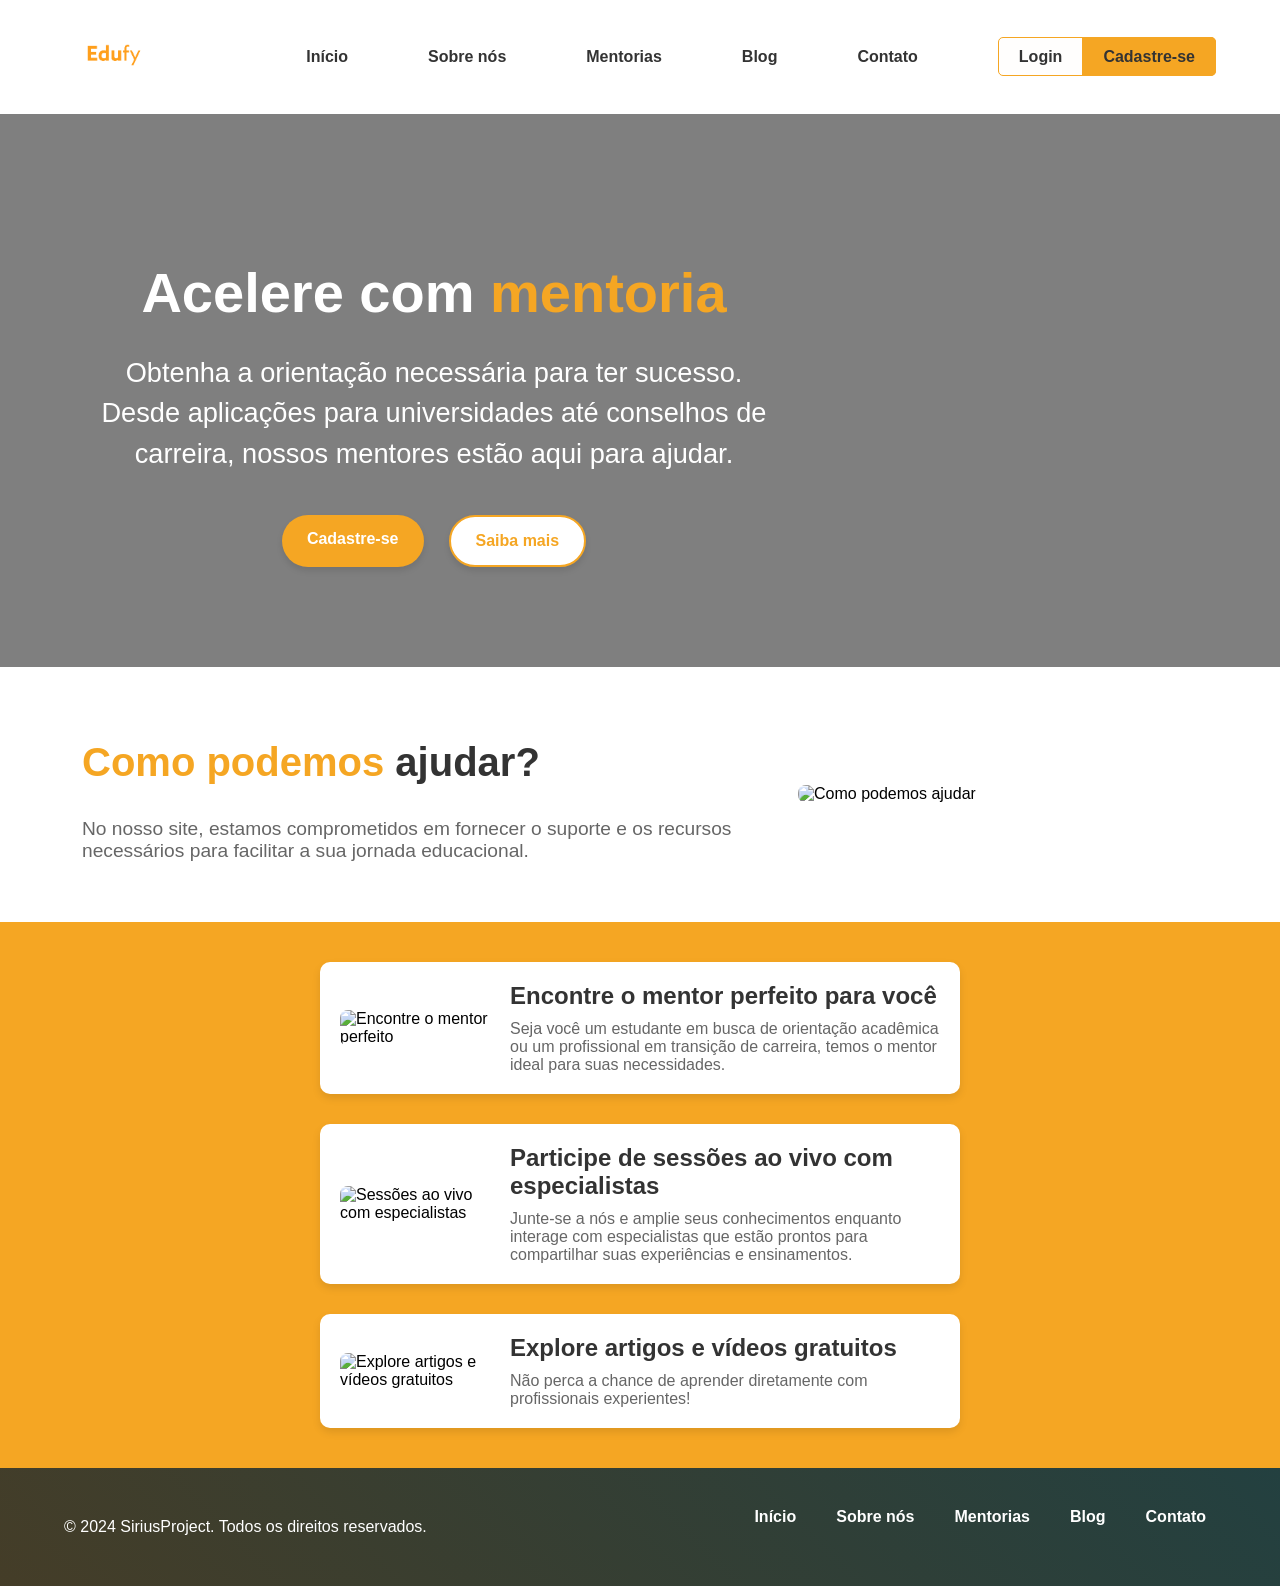
==== home.html @ c35325c5 "first commit" ====
<!DOCTYPE html>
<html lang="pt-br">
<head>
    <meta charset="UTF-8">
    <meta name="viewport" content="width=device-width, initial-scale=1.0">
    <title>Nexus de Mentoria</title>
    <link rel="stylesheet" href="css/global.css">
    <link rel="stylesheet" href="css/home.css">
    <body>
        <header class="header">
            <div class="container">
                <div class="logo">
                    <img src="images/logoedufy.png" alt="Edufy de Mentoria">
                </div>
                <nav class="nav">
                    <ul>
                        <li><a href="./home.html">Início</a></li>
                        <li><a href="./sobre.html">Sobre nós</a></li>
                        <li><a href="#">Mentorias</a></li>
                        <li><a href="#">Blog</a></li>
                        <li><a href="#">Contato</a></li>
                        <li><a href="./login.html" class="btn-login">Login</a></li>
                        <li><a href="#" class="cadastro-btn">Cadastre-se</a></li>
                    </ul>
                </nav>
            </div>
        </header>
    
        <section class="hero" style="background: url('https://images.pexels.com/photos/1516440/pexels-photo-1516440.jpeg') no-repeat center center/cover;">
            <div class="container">
                <div class="hero-text">
                    <h1>Acelere com <span class="highlight">mentoria</span></h1>
                    <p>Obtenha a orientação necessária para ter sucesso. Desde aplicações para universidades até conselhos de carreira, nossos mentores estão aqui para ajudar.</p>
                    <div class="hero-buttons">
                        <a href="#" class="btn cadastro">Cadastre-se</a>
                        <a href="#" class="btn saiba-mais">Saiba mais</a>
                    </div>
                </div>
            </div>
        </section>              
    
        <section class="about">
            <div class="container">
                <div class="about-content">
                    <h2>Como podemos <span class="highlight">ajudar?</span></h2>
                    <p>No nosso site, estamos comprometidos em fornecer o suporte e os recursos necessários para facilitar a sua jornada educacional.</p>
                </div>
                <div class="about-image">
                    <img src="https://images.pexels.com/photos/6503101/pexels-photo-6503101.jpeg" alt="Como podemos ajudar">
                </div>
            </div>
        </section>
            
        <section class="about-cards">
            <div class="container">
                <div class="card">
                    <div class="card-content-wrapper">
                        <div class="card-image">
                            <img src="https://images.pexels.com/photos/9159042/pexels-photo-9159042.jpeg?auto=compress&cs=tinysrgb&w=1260&h=750&dpr=2" alt="Encontre o mentor perfeito">
                        </div>
                        <div class="card-content">
                            <h3>Encontre o mentor perfeito para você</h3>
                            <p>Seja você um estudante em busca de orientação acadêmica ou um profissional em transição de carreira, temos o mentor ideal para suas necessidades.</p>
                        </div>
                    </div>
                </div>
                <div class="card">
                    <div class="card-content-wrapper">
                        <div class="card-image">
                            <img src="https://images.pexels.com/photos/4226256/pexels-photo-4226256.jpeg?auto=compress&cs=tinysrgb&w=1260&h=750&dpr=2" alt="Sessões ao vivo com especialistas">
                        </div>
                        <div class="card-content">
                            <h3>Participe de sessões ao vivo com especialistas</h3>
                            <p>Junte-se a nós e amplie seus conhecimentos enquanto interage com especialistas que estão prontos para compartilhar suas experiências e ensinamentos.</p>
                        </div>
                    </div>
                </div>
                <div class="card">
                    <div class="card-content-wrapper">
                        <div class="card-image">
                            <img src="https://images.pexels.com/photos/7516363/pexels-photo-7516363.jpeg?auto=compress&cs=tinysrgb&w=1260&h=750&dpr=2" alt="Explore artigos e vídeos gratuitos">
                        </div>
                        <div class="card-content">
                            <h3>Explore artigos e vídeos gratuitos</h3>
                            <p>Não perca a chance de aprender diretamente com profissionais experientes!</p>
                        </div>
                    </div>
                </div>
            </div>
        </section>        

    <footer>
        <div class="container">
            <p>&copy; 2024 SiriusProject. Todos os direitos reservados.</p>
            <nav>
                <ul>
                    <li><a href="./home.html">Início</a></li>
                    <li><a href="./sobre.html">Sobre nós</a></li>
                    <li><a href="#">Mentorias</a></li>
                    <li><a href="#">Blog</a></li>
                    <li><a href="#">Contato</a></li>
                </ul>
            </nav>
        </div>
    </footer>
</body>
</html>
---- css/global.css ----
* global.css */

/* Estilos globais */
body {
    font-family: Arial, sans-serif;
    margin: 0;
    padding: 0;
    box-sizing: border-box;
}

/* Cabeçalho padrão */
header {
    background-color: #0a0a0a;
    color: #fdd701;
    padding: 5px 0;
    text-align: center;
}

/* global.css - Estilos globais e gerais */
footer {
    background-color: #333;
    color: #fff;
    padding: 20px 0;
    font-family: Arial, sans-serif;
}

footer p {
    margin: 0;
    font-size: 0.9em;
}
---- css/home.css ----
body {
    font-family: Arial, sans-serif;
    margin: 0;
    padding: 0;
    box-sizing: border-box;
}

.header {
    background-color: #fff;
    padding: 5px 0;
    border-bottom: 0px solid #f0f0f0;
}

/* Responsivo para header */
@media (max-width: 768px) {
    .header .container {
        flex-direction: column;
        align-items: flex-start;
    }

    .header .nav ul {
        flex-direction: column;
        gap: 20px;
        margin-top: 20px;
    }

    .header .btn-login,
    .header .cadastro-btn {
        width: 100%;
        text-align: center;
        margin: 10px 0;
        border-radius: 5px;
    }

    .header .btn-login {
        margin-right: 0;
        border-radius: 5px;
    }

    .header .cadastro-btn {
        margin-left: 0;
        border-radius: 5px;
    }

    .header .nav ul li {
        text-align: center;
    }
}

@media (max-width: 480px) {
    .header {
        padding: 5px 0;
    }

    .header .nav ul {
        gap: 10px;
    }

    .header .logo img {
        max-width: 100px;
        height: auto;
    }

    .header .btn-login,
    .header .cadastro-btn {
        padding: 8px 15px;
    }
}

.container {
    width: 90%;
    max-width: 1200px;
    margin: 0 auto;
    display: flex;
    align-items: center;
    justify-content: space-between;
}

.logo img {
    max-width: 100px;
    height: auto;
}

.nav ul {
    list-style: none;
    display: flex;
    gap: 80px;
}

.nav ul li a {
    text-decoration: none;
    color: #333;
    font-weight: bold;
    transition: color 0.3s;
}

.nav ul li a:hover {
    color: #f5a623;
}

.btn-login,
.cadastro-btn {
    text-decoration: none;
    padding: 10px 20px;
    border-radius: 5px;
    transition: background-color 0.3s, color 0.3s;
    font-weight: bold;
}

.btn-login {
    border: 1px solid #f5a623;
    color: #ff7700;
    background-color: #fffefd;
    margin-right: -1px;
    border-radius: 5px 0 0 5px;
}

.btn-login:hover {
    background-color: #f5a623;
    color: #fff;
}

.cadastro-btn {
    border: 1px solid #f5a623;
    background-color: #f5a623;
    color: #fff;
    margin-left: -80px;
    border-radius: 0 5px 5px 0;
}

.cadastro-btn:hover {
    background-color: #f5a623;
}

.hero {
    padding: 100px 0;
    color: #fff;
    text-align: center;
    background: url('https://images.pexels.com/photos/1516440/pexels-photo-1516440.jpeg') no-repeat center center/cover;
    display: flex;
    align-items: center;
    justify-content: center;
    position: relative;
}

.hero::before {
    content: "";
    position: absolute;
    top: 0;
    left: 0;
    right: 0;
    bottom: 0;
    background: rgba(0, 0, 0, 0.5);
    z-index: 1;
}

.hero .container {
    max-width: 1200px;
    margin: 0 auto;
    text-align: center;
    position: relative;
    z-index: 2;
}

.hero .hero-text {
    max-width: 700px;
    padding: 0 20px;
}

.hero .hero-text h1 {
    font-size: 3.5em;
    margin-bottom: 25px;
}

.hero .hero-text .highlight {
    color: #f5a623;
}

.hero .hero-text p {
    font-size: 1.7em;
    margin-bottom: 40px;
    line-height: 1.5;
}

.hero .hero-buttons {
    display: flex;
    gap: 25px;
    justify-content: center;
    flex-wrap: wrap;
}

.hero .btn {
    text-decoration: none;
    padding: 15px 25px;
    border-radius: 50px;
    font-weight: bold;
    transition: background-color 0.3s, color 0.3s;
    box-shadow: 0 4px 6px rgba(0, 0, 0, 0.1);
}

.hero .btn.cadastro {
    background-color: #f5a623;
    color: #fff;
}

.hero .btn.cadastro:hover {
    background-color: #e59400;
    color: #fff;
}

.hero .btn.saiba-mais {
    background-color: #fff;
    color: #f5a623;
    border: 2px solid #f5a623;
}

.hero .btn.saiba-mais:hover {
    background-color: #f5a623;
    color: #fff;
}

/* Responsivo para hero */
@media (max-width: 1024px) {
    .hero {
        padding: 100px 15px;
    }

    .hero .hero-text h1 {
        font-size: 3em;
    }

    .hero .hero-text p {
        font-size: 1.5em;
    }
}

@media (max-width: 768px) {
    .hero {
        padding: 80px 15px;
        text-align: center;
    }

    .hero .hero-text h1 {
        font-size: 2.5em;
    }

    .hero .hero-text p {
        font-size: 1.3em;
    }

    .hero .hero-buttons {
        flex-direction: column;
        gap: 15px;
    }
}

@media (max-width: 480px) {
    .hero {
        padding: 60px 10px;
    }

    .hero .hero-text h1 {
        font-size: 2em;
    }

    .hero .hero-text p {
        font-size: 1.1em;
    }

    .hero .btn {
        padding: 12px 20px;
        font-size: 0.9em;
    }
}

/* Estilo para a seção about */
.about {
    background-color: #fff;
    padding: 40px 20px;
}

.about .container {
    display: flex;
    align-items: center;
    gap: 30px;
    max-width: 1200px;
    margin: 0 auto;
    flex-wrap: wrap;
}

.about .about-content {
    flex: 1;
    text-align: left;
}

.about .about-content h2 {
    font-size: 2.5em;
    color: #f5a623;
}

.about .about-content .highlight {
    color: #333;
}

.about .about-content p {
    font-size: 1.2em;
    color: #666;
}

.about .about-image {
    flex: 0 0 400px;
}

.about .about-image img {
    width: 100%;
    max-width: 400px;
    border-radius: 8px;
}

/* Estilo para a seção about */
.about {
    background-color: #fff;
    padding: 40px 20px;
}

.about .container {
    display: flex;
    align-items: center;
    gap: 30px;
    max-width: 1200px;
    margin: 0 auto;
    flex-wrap: wrap;
}

.about .about-content {
    flex: 1;
    text-align: left;
}

.about .about-content h2 {
    font-size: 2.5em;
    color: #f5a623;
}

.about .about-content .highlight {
    color: #333;
}

.about .about-content p {
    font-size: 1.2em;
    color: #666;
}

.about .about-image {
    flex: 0 0 400px;
}

.about .about-image img {
    width: 100%;
    max-width: 400px;
    border-radius: 8px;
}

/* Estilo para a seção about-cards */
.about-cards {
    background-color: #f5a623;
    padding: 40px 20px;
}

.about-cards .container {
    display: flex;
    flex-direction: column;
    gap: 30px;
    max-width: 1200px;
    margin: 0 auto;
}

.about-cards .card {
    background-color: #fff;
    border-radius: 10px;
    box-shadow: 0 4px 8px rgba(0, 0, 0, 0.1);
    display: flex;
    align-items: center;
    padding: 20px;
    max-width: 600px;
    margin: 0 auto;
}

.about-cards .card-content-wrapper {
    display: flex;
    align-items: center;
    gap: 20px;
}

.about-cards .card-image {
    flex: 0 0 150px;
}

.about-cards .card-image img {
    width: 100%;
    max-width: 150px;
    border-radius: 8px;
}

.about-cards .card-content {
    flex: 1;
}

.about-cards .card-content h3 {
    margin: 0;
    font-size: 1.5em;
    color: #333;
}

.about-cards .card-content p {
    margin: 10px 0 0;
    font-size: 1em;
    color: #666;
}

/* Estilos responsivos */
@media (max-width: 1024px) {
    .about .container {
        flex-direction: column;
        gap: 20px;
    }

    .about .about-content h2 {
        font-size: 2em;
    }

    .about .about-content p {
        font-size: 1.1em;
    }

    .about .about-image {
        flex: 0 0 auto;
        max-width: 100%;
    }

    .about .about-image img {
        max-width: 100%;
    }

    .about-cards .card {
        flex-direction: column;
        max-width: 100%;
    }

    .about-cards .card-content-wrapper {
        flex-direction: column;
    }
}

@media (max-width: 768px) {
    .about {
        padding: 30px 15px;
    }

    .about .about-content h2 {
        font-size: 1.8em;
    }

    .about .about-content p {
        font-size: 1em;
    }

    .about-cards {
        padding: 30px 15px;
    }

    .about-cards .card {
        padding: 15px;
    }

    .about-cards .card-content h3 {
        font-size: 1.3em;
    }

    .about-cards .card-content p {
        font-size: 0.9em;
    }
}

@media (max-width: 480px) {
    .about {
        padding: 20px 10px;
    }

    .about .about-content h2 {
        font-size: 1.5em;
    }

    .about .about-content p {
        font-size: 0.9em;
    }

    .about-cards {
        padding: 20px 10px;
    }

    .about-cards .card {
        padding: 10px;
    }

    .about-cards .card-content-wrapper {
        gap: 10px;
    }

    .about-cards .card-image {
        flex: 0 0 100px;
    }

    .about-cards .card-content h3 {
        font-size: 1.2em;
    }

    .about-cards .card-content p {
        font-size: 0.8em;
    }
}

/* global.css - Estilos globais e gerais */
footer {
    background-color: #222;
    color: #fff;
    padding: 40px 0;
    font-family: 'Roboto', sans-serif;
    position: relative;
    overflow: hidden;
}

footer::before {
    content: "";
    position: absolute;
    top: 0;
    left: 50%;
    width: 150%;
    height: 100%;
    background: linear-gradient(45deg, rgba(245, 166, 35, 0.2), rgba(0, 188, 212, 0.2));
    transform: translateX(-50%);
    z-index: 0;
}

footer .container {
    max-width: 1200px;
    margin: 0 auto;
    padding: 0 20px;
    display: flex;
    flex-direction: column;
    align-items: center;
    text-align: center;
    position: relative;
    z-index: 1;
}

footer p {
    margin: 0;
    font-size: 1em;
    line-height: 1.6;
}

footer nav {
    margin: 20px 0;
}


footer nav ul {
    list-style: none;
    padding: 0;
    margin: 0;
    display: flex;
    flex-wrap: wrap;
    gap: 20px;
}

footer nav ul li {
    margin: 0;
}

footer nav ul li a {
    color: #fff;
    text-decoration: none;
    font-weight: bold;
    padding: 10px;
    transition: background-color 0.3s, color 0.3s;
    border-radius: 5px;
}

footer nav ul li a:hover {
    background-color: #f5a623;
    color: #222;
}


footer .social-icons {
    display: flex;
    gap: 15px;
    margin-top: 20px;
}

footer .social-icons a {
    color: #fff;
    text-decoration: none;
    font-size: 1.5em;
    transition: color 0.3s;
}

footer .social-icons a:hover {
    color: #00bcd4;
}

@media (min-width: 768px) {
    footer .container {
        flex-direction: row;
        justify-content: space-between;
        text-align: left;
    }

    footer nav {
        margin-top: 0;
    }

}

@media (max-width: 480px) {
    footer nav ul {
        flex-direction: column;
        align-items: center;
    }
}
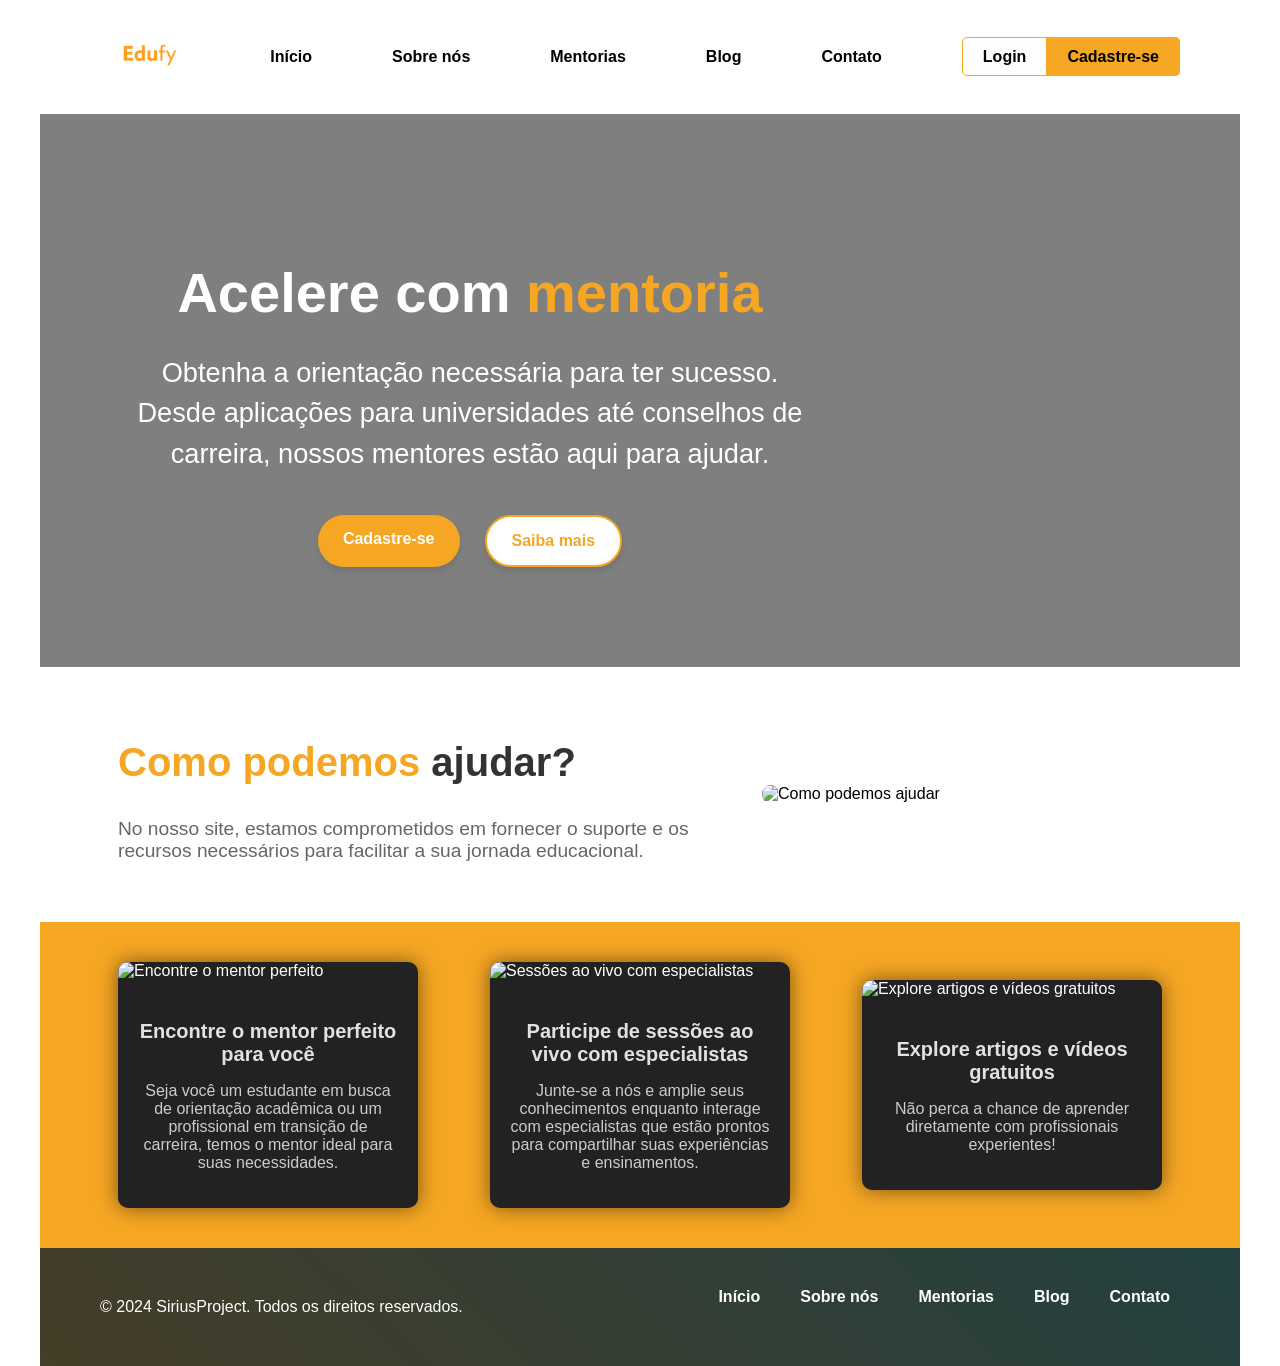
==== commit bf5d269f: "melhorias" ====
--- a/home.html
+++ b/home.html
@@ -55,35 +55,45 @@
             <div class="container">
                 <div class="card">
                     <div class="card-content-wrapper">
+                        
                         <div class="card-image">
                             <img src="https://images.pexels.com/photos/9159042/pexels-photo-9159042.jpeg?auto=compress&cs=tinysrgb&w=1260&h=750&dpr=2" alt="Encontre o mentor perfeito">
                         </div>
+
                         <div class="card-content">
                             <h3>Encontre o mentor perfeito para você</h3>
                             <p>Seja você um estudante em busca de orientação acadêmica ou um profissional em transição de carreira, temos o mentor ideal para suas necessidades.</p>
                         </div>
+
+                    </div>
+                </div>
+
+                <div class="card">
+                    <div class="card-content-wrapper">
+
+                        <div class="card-image">
+                            <img src="https://images.pexels.com/photos/4226256/pexels-photo-4226256.jpeg?auto=compress&cs=tinysrgb&w=1260&h=750&dpr=2" alt="Sessões ao vivo com especialistas">
+                        </div>
+
+                        <div class="card-content">
+                            <h3>Participe de sessões ao vivo com especialistas</h3>
+                            <p>Junte-se a nós e amplie seus conhecimentos enquanto interage com especialistas que estão prontos para compartilhar suas experiências e ensinamentos.</p>
+                        </div>
+                        
                     </div>
                 </div>
                 <div class="card">
                     <div class="card-content-wrapper">
-                        <div class="card-image">
-                            <img src="https://images.pexels.com/photos/4226256/pexels-photo-4226256.jpeg?auto=compress&cs=tinysrgb&w=1260&h=750&dpr=2" alt="Sessões ao vivo com especialistas">
-                        </div>
-                        <div class="card-content">
-                            <h3>Participe de sessões ao vivo com especialistas</h3>
-                            <p>Junte-se a nós e amplie seus conhecimentos enquanto interage com especialistas que estão prontos para compartilhar suas experiências e ensinamentos.</p>
-                        </div>
-                    </div>
-                </div>
-                <div class="card">
-                    <div class="card-content-wrapper">
+
                         <div class="card-image">
                             <img src="https://images.pexels.com/photos/7516363/pexels-photo-7516363.jpeg?auto=compress&cs=tinysrgb&w=1260&h=750&dpr=2" alt="Explore artigos e vídeos gratuitos">
                         </div>
+
                         <div class="card-content">
                             <h3>Explore artigos e vídeos gratuitos</h3>
                             <p>Não perca a chance de aprender diretamente com profissionais experientes!</p>
                         </div>
+                        
                     </div>
                 </div>
             </div>
@@ -104,4 +114,25 @@
         </div>
     </footer>
 </body>
+
+<script>
+    document.addEventListener("DOMContentLoaded", function() {
+      const cards = document.querySelectorAll(".card"); // Seleciona todos os elementos com a classe .card
+  
+      // Configura o observador para detectar quando o elemento entra na área visível
+      const observer = new IntersectionObserver((entries) => {
+        entries.forEach((entry) => {
+          if (entry.isIntersecting) {
+            entry.target.classList.add("show"); // Adiciona a classe 'show' para iniciar a animação
+          }
+        });
+      });
+  
+      // Observa cada cartão para detectar quando ele entra na tela
+      cards.forEach((card) => {
+        observer.observe(card);
+      });
+    });
+  </script>
+  
 </html>
--- a/css/home.css
+++ b/css/home.css
@@ -3,6 +3,8 @@
     margin: 0;
     padding: 0;
     box-sizing: border-box;
+    max-width: 1200px;
+    margin: 0 auto;
 }
 
 .header {
@@ -89,7 +91,7 @@
 
 .nav ul li a {
     text-decoration: none;
-    color: #333;
+    color: #000000;
     font-weight: bold;
     transition: color 0.3s;
 }
@@ -109,27 +111,31 @@
 
 .btn-login {
     border: 1px solid #f5a623;
-    color: #ff7700;
+    color: #000000;
     background-color: #fffefd;
     margin-right: -1px;
     border-radius: 5px 0 0 5px;
+    transition: background-color 0.3s, color 0.3s;
+    
 }
 
 .btn-login:hover {
-    background-color: #f5a623;
+    background-color: #ffffff;
     color: #fff;
 }
 
 .cadastro-btn {
     border: 1px solid #f5a623;
     background-color: #f5a623;
-    color: #fff;
+    color: #000000;
     margin-left: -80px;
     border-radius: 0 5px 5px 0;
+    transition: background-color 0.3, color o.10s ;
 }
 
 .cadastro-btn:hover {
-    background-color: #f5a623;
+    background-color: #ffffff76;
+    color: #02090a;
 }
 
 .hero {
@@ -366,161 +372,51 @@
     background-color: #f5a623;
     padding: 40px 20px;
 }
-
-.about-cards .container {
-    display: flex;
-    flex-direction: column;
-    gap: 30px;
-    max-width: 1200px;
-    margin: 0 auto;
-}
-
-.about-cards .card {
-    background-color: #fff;
+  /* Estilo do cartão */
+  .card {
+    background-color: #222; 
+    color: #ffffff; 
+    width: 300px;
     border-radius: 10px;
-    box-shadow: 0 4px 8px rgba(0, 0, 0, 0.1);
-    display: flex;
-    align-items: center;
+    overflow: hidden;
+    box-shadow: 0 0 20px rgba(0, 0, 0, 0.5);
+    transition: all 0.3s ease;
+  }
+  
+ 
+  .card-image img {
+    width: 100%;
+    height: 200px;
+    object-fit: cover;
+  }
+  
+ 
+  .card-content {
     padding: 20px;
-    max-width: 600px;
-    margin: 0 auto;
-}
-
-.about-cards .card-content-wrapper {
-    display: flex;
-    align-items: center;
-    gap: 20px;
-}
-
-.about-cards .card-image {
-    flex: 0 0 150px;
-}
-
-.about-cards .card-image img {
-    width: 100%;
-    max-width: 150px;
-    border-radius: 8px;
-}
-
-.about-cards .card-content {
-    flex: 1;
-}
-
-.about-cards .card-content h3 {
-    margin: 0;
-    font-size: 1.5em;
-    color: #333;
-}
-
-.about-cards .card-content p {
-    margin: 10px 0 0;
-    font-size: 1em;
-    color: #666;
-}
-
-/* Estilos responsivos */
-@media (max-width: 1024px) {
-    .about .container {
-        flex-direction: column;
-        gap: 20px;
-    }
-
-    .about .about-content h2 {
-        font-size: 2em;
-    }
-
-    .about .about-content p {
-        font-size: 1.1em;
-    }
-
-    .about .about-image {
-        flex: 0 0 auto;
-        max-width: 100%;
-    }
-
-    .about .about-image img {
-        max-width: 100%;
-    }
-
-    .about-cards .card {
-        flex-direction: column;
-        max-width: 100%;
-    }
-
-    .about-cards .card-content-wrapper {
-        flex-direction: column;
-    }
-}
-
-@media (max-width: 768px) {
-    .about {
-        padding: 30px 15px;
-    }
-
-    .about .about-content h2 {
-        font-size: 1.8em;
-    }
-
-    .about .about-content p {
-        font-size: 1em;
-    }
-
-    .about-cards {
-        padding: 30px 15px;
-    }
-
-    .about-cards .card {
-        padding: 15px;
-    }
-
-    .about-cards .card-content h3 {
-        font-size: 1.3em;
-    }
-
-    .about-cards .card-content p {
-        font-size: 0.9em;
-    }
-}
-
-@media (max-width: 480px) {
-    .about {
-        padding: 20px 10px;
-    }
-
-    .about .about-content h2 {
-        font-size: 1.5em;
-    }
-
-    .about .about-content p {
-        font-size: 0.9em;
-    }
-
-    .about-cards {
-        padding: 20px 10px;
-    }
-
-    .about-cards .card {
-        padding: 10px;
-    }
-
-    .about-cards .card-content-wrapper {
-        gap: 10px;
-    }
-
-    .about-cards .card-image {
-        flex: 0 0 100px;
-    }
-
-    .about-cards .card-content h3 {
-        font-size: 1.2em;
-    }
-
-    .about-cards .card-content p {
-        font-size: 0.8em;
-    }
-}
-
-/* global.css - Estilos globais e gerais */
+    text-align: center;
+  }
+  
+  
+  .card-content h3 {
+    color: #e0e1e1; 
+    font-size: 20px;
+    margin-bottom: 10px;
+  }
+  
+  
+  .card-content p {
+    color: #cccccc; 
+    font-size: 16px;
+  }
+  
+  
+  .card:hover {
+    box-shadow: 0 0 20px rgb(0, 200, 255), 0 0 40px rgb(0, 132, 255);
+    transform: scale(1.05);
+  }
+
+
+
 footer {
     background-color: #222;
     color: #fff;
@@ -628,4 +524,4 @@
         flex-direction: column;
         align-items: center;
     }
-}+}
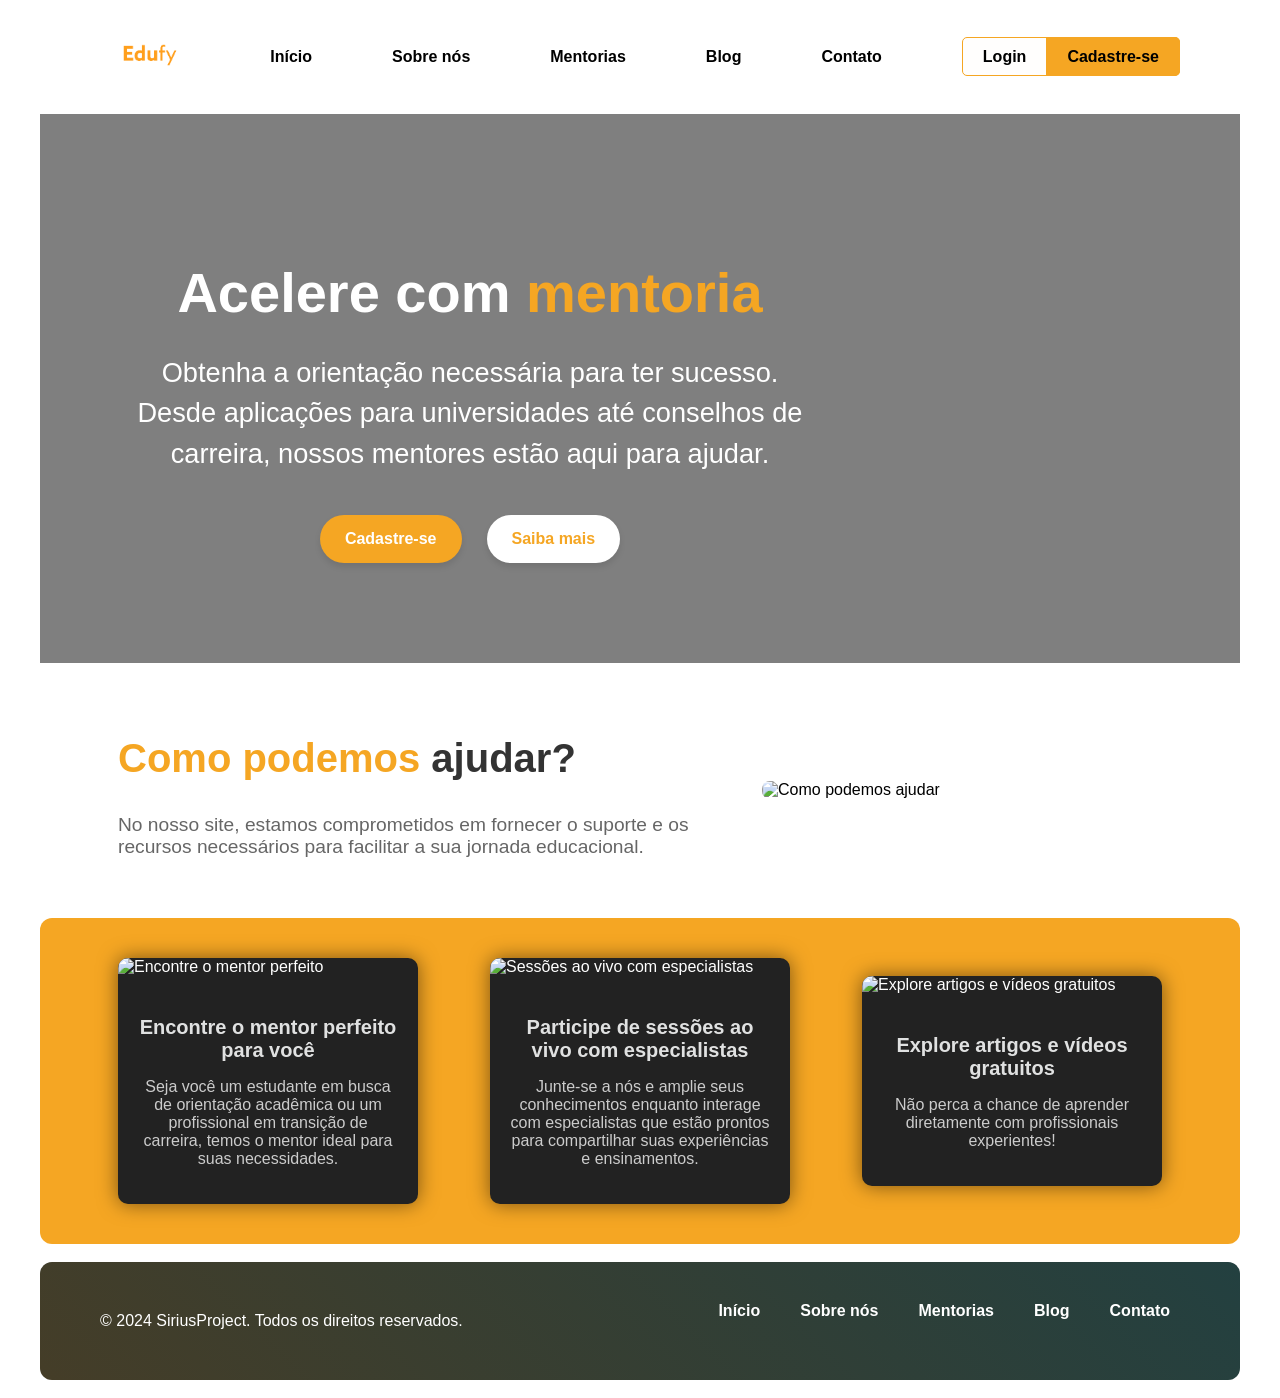
==== commit bfa5620e: "CRIAÇÃO DA PAGINA CADASTRO, IMPLEMENTEI VALIDAÇÃO NO LOGIN E CADASTRO, ALGUMAS MELHORIAS EM TODAS AS" ====
--- a/home.html
+++ b/home.html
@@ -98,7 +98,7 @@
                 </div>
             </div>
         </section>        
-
+ <br>
     <footer>
         <div class="container">
             <p>&copy; 2024 SiriusProject. Todos os direitos reservados.</p>
@@ -114,25 +114,5 @@
         </div>
     </footer>
 </body>
-
-<script>
-    document.addEventListener("DOMContentLoaded", function() {
-      const cards = document.querySelectorAll(".card"); // Seleciona todos os elementos com a classe .card
-  
-      // Configura o observador para detectar quando o elemento entra na área visível
-      const observer = new IntersectionObserver((entries) => {
-        entries.forEach((entry) => {
-          if (entry.isIntersecting) {
-            entry.target.classList.add("show"); // Adiciona a classe 'show' para iniciar a animação
-          }
-        });
-      });
-  
-      // Observa cada cartão para detectar quando ele entra na tela
-      cards.forEach((card) => {
-        observer.observe(card);
-      });
-    });
-  </script>
-  
+  <br>
 </html>
--- a/css/global.css
+++ b/css/global.css
@@ -16,6 +16,7 @@
     text-align: center;
 }
 
+
 /* global.css - Estilos globais e gerais */
 footer {
     background-color: #333;
--- a/css/home.css
+++ b/css/home.css
@@ -13,65 +13,11 @@
     border-bottom: 0px solid #f0f0f0;
 }
 
-/* Responsivo para header */
-@media (max-width: 768px) {
-    .header .container {
-        flex-direction: column;
-        align-items: flex-start;
-    }
-
-    .header .nav ul {
-        flex-direction: column;
-        gap: 20px;
-        margin-top: 20px;
-    }
-
-    .header .btn-login,
-    .header .cadastro-btn {
-        width: 100%;
-        text-align: center;
-        margin: 10px 0;
-        border-radius: 5px;
-    }
-
-    .header .btn-login {
-        margin-right: 0;
-        border-radius: 5px;
-    }
-
-    .header .cadastro-btn {
-        margin-left: 0;
-        border-radius: 5px;
-    }
-
-    .header .nav ul li {
-        text-align: center;
-    }
-}
-
-@media (max-width: 480px) {
-    .header {
-        padding: 5px 0;
-    }
-
-    .header .nav ul {
-        gap: 10px;
-    }
-
-    .header .logo img {
-        max-width: 100px;
-        height: auto;
-    }
-
-    .header .btn-login,
-    .header .cadastro-btn {
-        padding: 8px 15px;
-    }
-}
 
 .container {
     width: 90%;
     max-width: 1200px;
+    border-radius: 12px;
     margin: 0 auto;
     display: flex;
     align-items: center;
@@ -87,7 +33,11 @@
     list-style: none;
     display: flex;
     gap: 80px;
-}
+    
+}
+    .about-cards{
+        border-radius: 12px;
+    }
 
 .nav ul li a {
     text-decoration: none;
@@ -98,6 +48,7 @@
 
 .nav ul li a:hover {
     color: #f5a623;
+    
 }
 
 .btn-login,
@@ -134,7 +85,7 @@
 }
 
 .cadastro-btn:hover {
-    background-color: #ffffff76;
+    background-color: #ffffff;
     color: #02090a;
 }
 
@@ -146,9 +97,9 @@
     display: flex;
     align-items: center;
     justify-content: center;
+    border-radius:34px ;
     position: relative;
 }
-
 .hero::before {
     content: "";
     position: absolute;
@@ -207,22 +158,29 @@
 .hero .btn.cadastro {
     background-color: #f5a623;
     color: #fff;
+    transition: transform 0.3s ease;
 }
 
 .hero .btn.cadastro:hover {
     background-color: #e59400;
-    color: #fff;
+    color: #000000;
+    scale: 1.1;
+    transform: scale(1.1);
 }
 
 .hero .btn.saiba-mais {
     background-color: #fff;
     color: #f5a623;
-    border: 2px solid #f5a623;
-}
+    border: none;
+    transition: transform 0.3s ease;
+}
+
 
 .hero .btn.saiba-mais:hover {
-    background-color: #f5a623;
-    color: #fff;
+    background-color: #23d9f5;
+    color: #ffffff;;
+    scale: 1.1;
+    transform: scale(1.1);
 }
 
 /* Responsivo para hero */
@@ -421,6 +379,7 @@
     background-color: #222;
     color: #fff;
     padding: 40px 0;
+    border-radius: 12px;
     font-family: 'Roboto', sans-serif;
     position: relative;
     overflow: hidden;
@@ -481,11 +440,13 @@
     padding: 10px;
     transition: background-color 0.3s, color 0.3s;
     border-radius: 5px;
+    transition: 1s;
 }
 
 footer nav ul li a:hover {
     background-color: #f5a623;
     color: #222;
+    
 }
 
 
